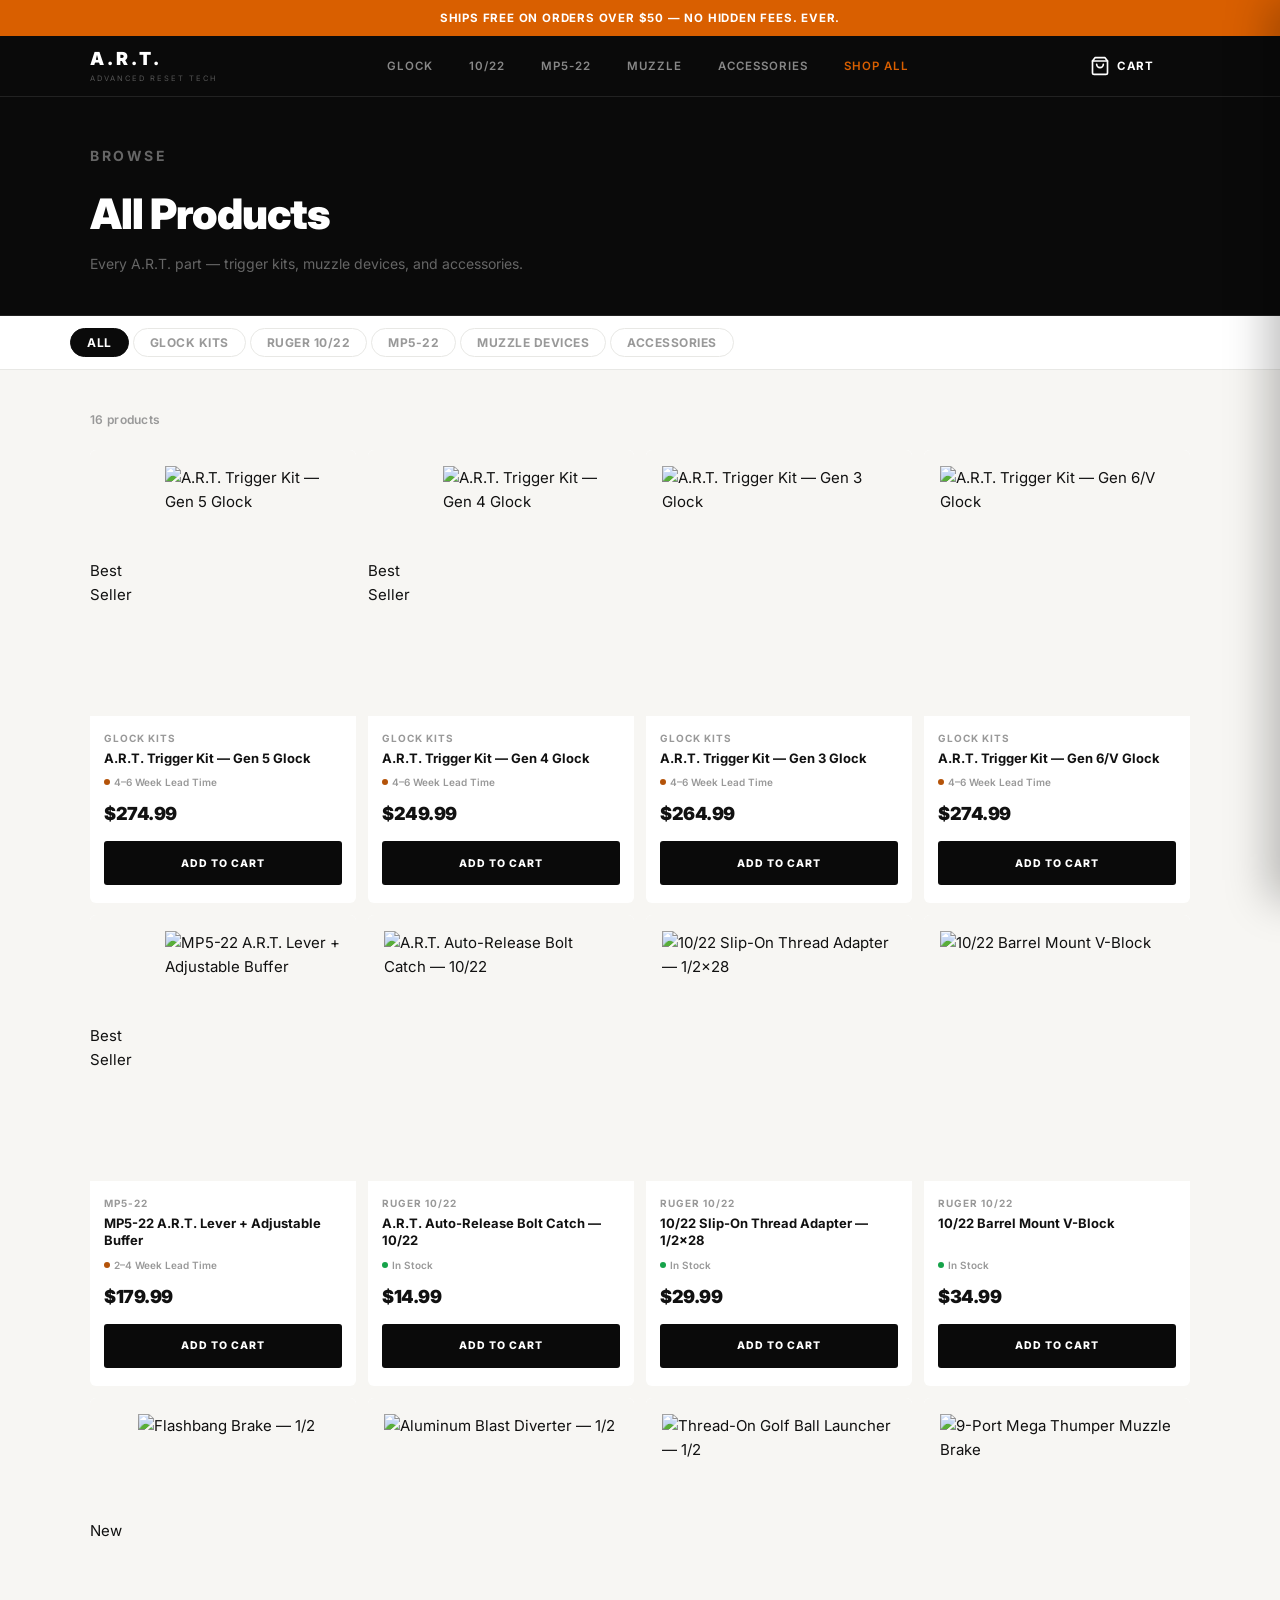
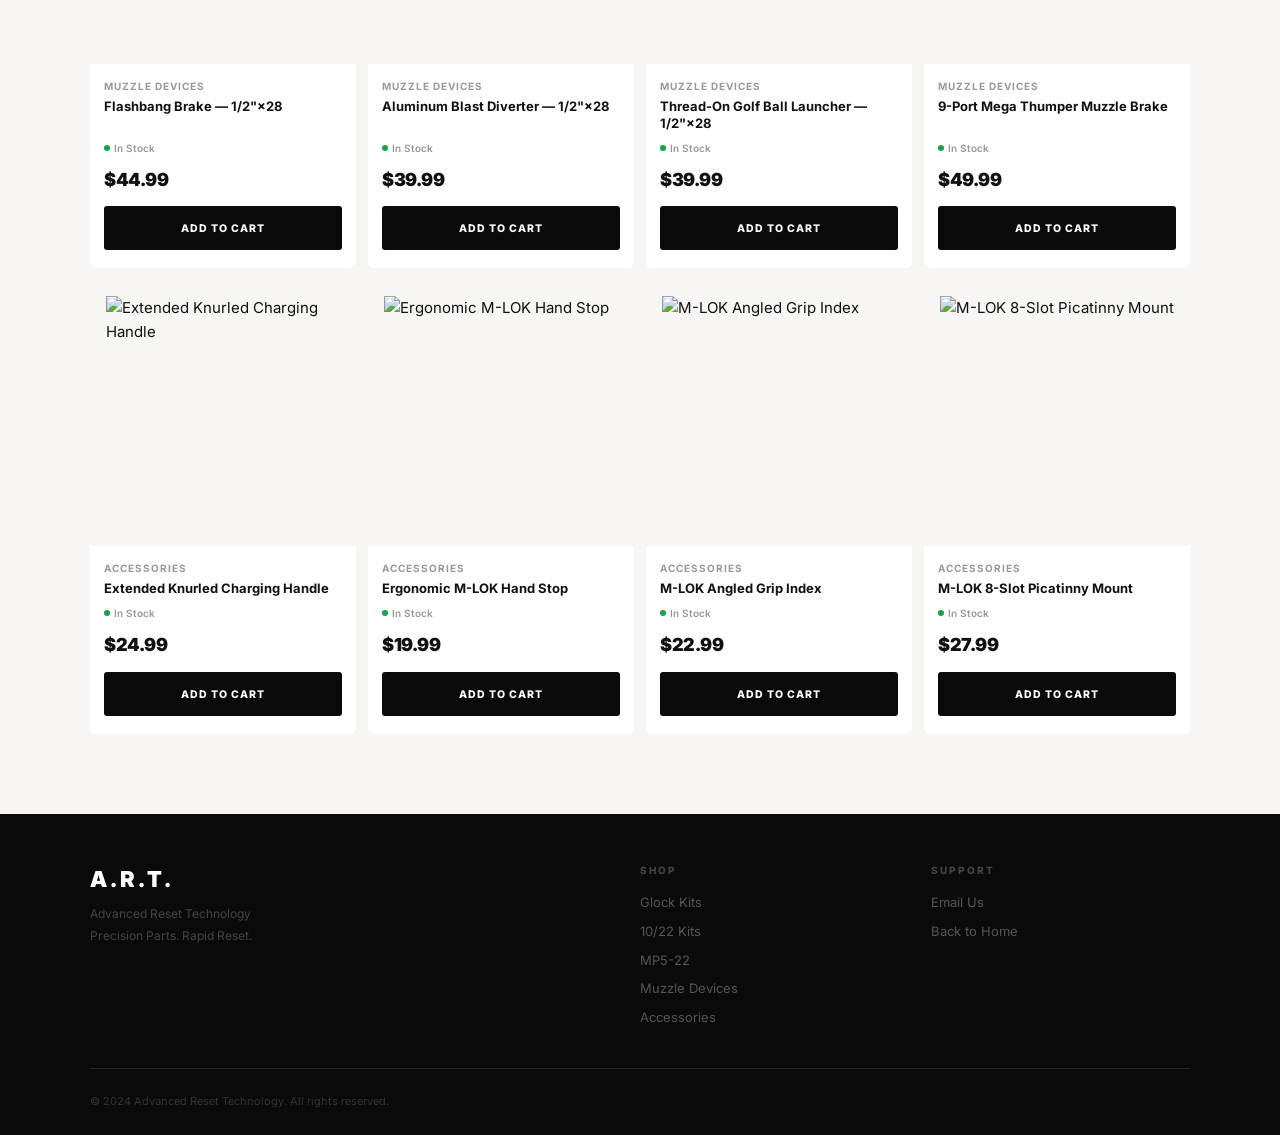
==== shop.html @ 851f3cde "Full build-out: product pages, shop-all page, MP5-22 split, real descriptions, platform context" ====
<!DOCTYPE html>
<html lang="en">
<head>
  <meta charset="UTF-8"/>
  <meta name="viewport" content="width=device-width, initial-scale=1.0"/>
  <title>Shop All — Advanced Reset Tech</title>
  <link rel="preconnect" href="https://fonts.googleapis.com"/>
  <link href="https://fonts.googleapis.com/css2?family=Inter:wght@400;500;600;700;800;900&display=swap" rel="stylesheet"/>
  <link rel="stylesheet" href="styles.css"/>
  <style>
    .shop-hero {
      background: var(--black);
      color: var(--white);
      padding: 48px 20px 40px;
      border-bottom: 1px solid var(--border);
    }
    .shop-hero h1 { font-size: clamp(28px,6vw,42px); font-weight:900; letter-spacing:-1px; margin-bottom:6px; }
    .shop-hero p  { font-size:14px; color:#666; }

    .shop-filters {
      background: var(--white);
      border-bottom: 1px solid var(--subtle);
      padding: 0 20px;
      overflow-x: auto;
      scrollbar-width: none;
    }
    .shop-filters::-webkit-scrollbar { display:none; }
    .filter-row {
      display: flex;
      gap: 4px;
      padding: 12px 0;
      white-space: nowrap;
      max-width: 1140px;
      margin: 0 auto;
    }
    .filter-btn {
      background: none;
      border: 1.5px solid var(--subtle);
      border-radius: 50px;
      padding: 6px 16px;
      font-size: 12px;
      font-weight: 700;
      letter-spacing: 0.5px;
      text-transform: uppercase;
      color: var(--muted);
      cursor: pointer;
      transition: all .15s;
      white-space: nowrap;
    }
    .filter-btn:hover   { border-color: var(--text); color: var(--text); }
    .filter-btn.active  { background: var(--black); color: var(--white); border-color: var(--black); }

    .shop-body { padding: 40px 0 80px; background: var(--off); }
    .shop-count { font-size: 12px; color: var(--muted); font-weight: 600; margin-bottom: 20px; letter-spacing: 0.3px; }

    .shop-grid {
      display: grid;
      grid-template-columns: repeat(2, 1fr);
      gap: 12px;
    }
    @media (min-width: 580px)  { .shop-grid { grid-template-columns: repeat(3, 1fr); } }
    @media (min-width: 900px)  { .shop-grid { grid-template-columns: repeat(4, 1fr); } }

    .product-card.hidden { display: none; }
  </style>
</head>
<body>

  <div class="announce">Ships Free on Orders Over $50 — No Hidden Fees. Ever.</div>

  <header class="header">
    <div class="header-inner">
      <a href="./index.html" class="logo">
        <span class="logo-art">A.R.T.</span>
        <span class="logo-sub">Advanced Reset Tech</span>
      </a>
      <nav class="nav-desktop">
        <a href="./index.html#glock">Glock</a>
        <a href="./index.html#ruger">10/22</a>
        <a href="./index.html#mp5">MP5-22</a>
        <a href="./index.html#muzzle">Muzzle</a>
        <a href="./index.html#accessories">Accessories</a>
        <a href="./shop.html" class="nav-store">Shop All</a>
      </nav>
      <button class="cart-btn" onclick="toggleCart()" aria-label="Cart">
        <svg viewBox="0 0 24 24" fill="none" stroke="currentColor" stroke-width="2" stroke-linecap="round" stroke-linejoin="round"><path d="M6 2L3 6v14a2 2 0 002 2h14a2 2 0 002-2V6l-3-4z"/><line x1="3" y1="6" x2="21" y2="6"/><path d="M16 10a4 4 0 01-8 0"/></svg>
        <span class="cart-btn-text">Cart</span>
        <span class="cart-count" id="cartCount">0</span>
      </button>
    </div>
  </header>

  <div class="shop-hero">
    <div class="container">
      <p class="section-label">Browse</p>
      <h1>All Products</h1>
      <p>Every A.R.T. part — trigger kits, muzzle devices, and accessories.</p>
    </div>
  </div>

  <div class="shop-filters">
    <div class="filter-row">
      <button class="filter-btn active" data-filter="all">All</button>
      <button class="filter-btn" data-filter="glock">Glock Kits</button>
      <button class="filter-btn" data-filter="ruger">Ruger 10/22</button>
      <button class="filter-btn" data-filter="mp5">MP5-22</button>
      <button class="filter-btn" data-filter="muzzle">Muzzle Devices</button>
      <button class="filter-btn" data-filter="accessories">Accessories</button>
    </div>
  </div>

  <section class="shop-body">
    <div class="container">
      <p class="shop-count" id="shopCount"></p>
      <div class="shop-grid" id="shopGrid"></div>
    </div>
  </section>

  <footer class="footer">
    <div class="container">
      <div class="footer-top">
        <div class="footer-brand">
          <span class="footer-logo">A.R.T.</span>
          <p>Advanced Reset Technology</p>
          <p class="footer-tagline">Precision Parts. Rapid Reset.</p>
        </div>
        <div class="footer-col">
          <h5>Shop</h5>
          <a href="./index.html#glock">Glock Kits</a>
          <a href="./index.html#ruger">10/22 Kits</a>
          <a href="./index.html#mp5">MP5-22</a>
          <a href="./index.html#muzzle">Muzzle Devices</a>
          <a href="./index.html#accessories">Accessories</a>
        </div>
        <div class="footer-col">
          <h5>Support</h5>
          <a href="mailto:info@advancedresettech.com">Email Us</a>
          <a href="./index.html">Back to Home</a>
        </div>
      </div>
      <div class="footer-bottom">
        <p>© 2024 Advanced Reset Technology. All rights reserved.</p>
      </div>
    </div>
  </footer>

  <div class="cart-overlay" id="cartOverlay" onclick="toggleCart()"></div>
  <aside class="cart-drawer" id="cartDrawer">
    <div class="cart-head">
      <h2>Your Cart</h2>
      <button class="cart-close" onclick="toggleCart()">&times;</button>
    </div>
    <div class="cart-body" id="cartBody"><p class="cart-empty">Your cart is empty.</p></div>
    <div class="cart-foot" id="cartFoot" style="display:none">
      <div class="ship-bar-label" id="shipLabel"></div>
      <div class="ship-bar-track"><div class="ship-bar-fill" id="shipFill"></div></div>
      <div class="cart-subtotal"><span>Subtotal</span><strong id="cartTotal">$0.00</strong></div>
      <button class="btn-checkout" onclick="handleCheckout()">Proceed to Checkout</button>
    </div>
  </aside>

  <script src="products.js"></script>
  <script src="app.js"></script>
  <script>
    const CATEGORY_LABELS = {
      glock: 'Glock Kits', ruger: 'Ruger 10/22', mp5: 'MP5-22',
      muzzle: 'Muzzle Devices', accessories: 'Accessories'
    };

    let activeFilter = 'all';

    function renderShop(filter) {
      const grid = document.getElementById('shopGrid');
      const countEl = document.getElementById('shopCount');
      const filtered = filter === 'all' ? ART_PRODUCTS : ART_PRODUCTS.filter(p => p.category === filter);

      countEl.textContent = `${filtered.length} product${filtered.length !== 1 ? 's' : ''}`;

      grid.innerHTML = filtered.map(p => `
        <div class="product-card" onclick="location.href='product.html?id=${p.id}'">
          <div class="product-img">
            ${p.tag ? `<span class="badge badge-hot">${p.tag}</span>` : ''}
            <img src="${p.image}" alt="${p.name}" loading="lazy"/>
          </div>
          <div class="product-body">
            <p class="product-tag" style="color:var(--muted);font-size:10px;font-weight:700;letter-spacing:1px;text-transform:uppercase;margin-bottom:4px">${CATEGORY_LABELS[p.category]}</p>
            <p class="product-name">${p.name}</p>
            <div class="product-avail">
              <span class="dot ${p.availability === 'in-stock' ? 'dot-green' : 'dot-amber'}"></span>
              ${p.leadText}
            </div>
            <div class="product-price">$${p.price.toFixed(2)}</div>
            <button class="btn-add" onclick="event.stopPropagation(); addToCart('${p.name.replace(/'/g,"\\'")}', ${p.price})">Add to Cart</button>
          </div>
        </div>
      `).join('');
    }

    document.querySelectorAll('.filter-btn').forEach(btn => {
      btn.addEventListener('click', () => {
        document.querySelectorAll('.filter-btn').forEach(b => b.classList.remove('active'));
        btn.classList.add('active');
        activeFilter = btn.dataset.filter;
        renderShop(activeFilter);
      });
    });

    renderShop('all');
  </script>
</body>
</html>
---- styles.css ----
/* ─── RESET ────────────────────────────────────────────────── */
*, *::before, *::after { box-sizing: border-box; margin: 0; padding: 0; }

:root {
  --black:   #0a0a0a;
  --dark:    #111;
  --border:  #222;
  --orange:  #d95f00;
  --orange-h:#be5200;
  --white:   #fff;
  --off:     #f7f6f3;
  --text:    #111;
  --muted:   #999;
  --subtle:  #e8e8e5;
  --green:   #16a34a;
  --amber:   #b45309;
}

html { scroll-behavior: smooth; }

body {
  font-family: 'Inter', -apple-system, BlinkMacSystemFont, sans-serif;
  background: var(--white);
  color: var(--text);
  -webkit-font-smoothing: antialiased;
  font-size: 15px;
  line-height: 1.6;
}

a { text-decoration: none; color: inherit; }
img { display: block; width: 100%; }
button { font-family: inherit; cursor: pointer; border: none; }

.container { max-width: 1140px; margin: 0 auto; padding: 0 20px; }

/* ─── ANNOUNCE BAR ─────────────────────────────────────────── */
.announce {
  background: var(--orange);
  color: var(--white);
  text-align: center;
  padding: 9px 20px;
  font-size: 11.5px;
  font-weight: 700;
  letter-spacing: 0.8px;
  text-transform: uppercase;
}

/* ─── HEADER ───────────────────────────────────────────────── */
.header {
  background: var(--black);
  border-bottom: 1px solid var(--border);
  position: sticky;
  top: 0;
  z-index: 100;
}
.header-inner {
  display: flex;
  align-items: center;
  justify-content: space-between;
  height: 60px;
  max-width: 1140px;
  margin: 0 auto;
  padding: 0 20px;
}

.logo { line-height: 1; }
.logo-art {
  font-size: 18px;
  font-weight: 900;
  color: var(--white);
  letter-spacing: 3px;
  display: block;
}
.logo-sub {
  font-size: 7.5px;
  color: #555;
  letter-spacing: 2px;
  text-transform: uppercase;
}

.nav-desktop { display: none; gap: 36px; }
.nav-desktop a {
  font-size: 11.5px;
  font-weight: 600;
  color: #888;
  letter-spacing: 1px;
  text-transform: uppercase;
  transition: color .15s;
}
.nav-desktop a:hover { color: var(--white); }
.nav-store { color: var(--orange) !important; }
.nav-store:hover { color: #ff7a1a !important; }

.cart-btn {
  background: none;
  border: none;
  color: var(--white);
  display: flex;
  align-items: center;
  gap: 7px;
  padding: 8px 12px;
  border-radius: 6px;
  transition: background .15s;
  -webkit-tap-highlight-color: transparent;
  position: relative;
}
.cart-btn:active { background: #1a1a1a; }
.cart-btn svg { width: 20px; height: 20px; }
.cart-btn-text {
  font-size: 11.5px;
  font-weight: 700;
  letter-spacing: 0.8px;
  text-transform: uppercase;
  color: var(--white);
}
.cart-count {
  background: var(--orange);
  color: var(--white);
  font-size: 9px;
  font-weight: 900;
  min-width: 17px;
  height: 17px;
  border-radius: 50px;
  padding: 0 4px;
  display: flex;
  align-items: center;
  justify-content: center;
  opacity: 0;
  transform: scale(0);
  transition: all .2s;
}
.cart-count.visible { opacity: 1; transform: scale(1); }

/* ─── HERO ─────────────────────────────────────────────────── */
.hero {
  background: var(--black);
  color: var(--white);
  padding: 72px 20px 80px;
  position: relative;
  overflow: hidden;
}
.hero-inner {
  max-width: 1140px;
  margin: 0 auto;
  position: relative;
  z-index: 1;
  display: flex;
  flex-direction: column;
  gap: 48px;
}
.hero-text { max-width: 560px; }
.hero-image {
  display: none;
  position: relative;
  flex: 0 0 45%;
  cursor: pointer;
  text-decoration: none;
}
.hero-image img {
  width: 100%;
  filter: drop-shadow(0 24px 48px rgba(0,0,0,0.7));
  border-radius: 8px;
}
.hero-image-badge {
  position: absolute;
  bottom: 16px;
  left: 16px;
  background: var(--orange);
  color: var(--white);
  font-size: 10px;
  font-weight: 800;
  letter-spacing: 1px;
  text-transform: uppercase;
  padding: 7px 14px;
  border-radius: 4px;
}
.hero-tag {
  display: inline-block;
  font-size: 10px;
  font-weight: 700;
  letter-spacing: 2.5px;
  text-transform: uppercase;
  color: var(--orange);
  margin-bottom: 20px;
}
.hero-text h1 {
  font-size: clamp(44px, 12vw, 76px);
  font-weight: 900;
  line-height: 0.95;
  letter-spacing: -3px;
  margin-bottom: 24px;
}
.hero-text h1 em {
  font-style: normal;
  color: var(--orange);
}
.hero-body {
  font-size: 15px;
  color: #777;
  line-height: 1.7;
  margin-bottom: 36px;
}
.hero-actions { display: flex; gap: 12px; flex-wrap: wrap; }
.btn-white,
.btn-ghost {
  background: transparent;
  color: var(--white);
  font-size: 12px;
  font-weight: 800;
  letter-spacing: 1.2px;
  text-transform: uppercase;
  padding: 14px 28px;
  border-radius: 4px;
  border: 1.5px solid rgba(255,255,255,0.6);
  transition: border-color .15s, background .15s;
  display: inline-flex;
  align-items: center;
}
.btn-white:hover,
.btn-ghost:hover { border-color: var(--white); background: rgba(255,255,255,0.06); }

/* watermark */
.hero::after {
  content: 'ART';
  position: absolute;
  right: -10px; bottom: -20px;
  font-size: clamp(120px, 35vw, 260px);
  font-weight: 900;
  color: rgba(255,255,255,0.05);
  letter-spacing: -5px;
  line-height: 1;
  pointer-events: none;
  user-select: none;
}

/* ─── TRUST STRIP ──────────────────────────────────────────── */
.trust-strip {
  background: var(--off);
  border-bottom: 1px solid var(--subtle);
  display: flex;
  overflow: hidden;
}
.trust-strip-item {
  flex: 1;
  display: flex;
  align-items: center;
  justify-content: center;
  gap: 6px;
  padding: 12px 8px;
  font-size: 10px;
  font-weight: 700;
  color: #555;
  letter-spacing: 0.5px;
  text-transform: uppercase;
  border-right: 1px solid var(--subtle);
}
.trust-strip-item:last-child { border-right: none; }
.trust-strip-item svg { width: 14px; height: 14px; color: var(--text); flex-shrink: 0; }

/* ─── SECTION LABEL ────────────────────────────────────────── */
.section-label {
  font-size: 10px;
  font-weight: 700;
  letter-spacing: 2.5px;
  text-transform: uppercase;
  color: var(--muted);
  margin-bottom: 12px;
}
.section-title {
  font-size: clamp(26px, 5vw, 36px);
  font-weight: 900;
  letter-spacing: -1px;
  line-height: 1.05;
  margin-bottom: 32px;
}

/* ─── CATEGORIES ───────────────────────────────────────────── */
.categories { padding: 64px 0; background: var(--white); }

.cat-grid {
  display: grid;
  grid-template-columns: repeat(2, 1fr);
  gap: 8px;
}
@media (min-width: 600px) { .cat-grid { grid-template-columns: repeat(3, 1fr); } }
.cat-card {
  position: relative;
  height: 200px;
  border-radius: 8px;
  overflow: hidden;
  background-image: var(--bg);
  background-size: cover;
  background-position: center;
  background-color: #1a1a1a;
  display: flex;
  align-items: flex-end;
  -webkit-tap-highlight-color: transparent;
  transition: opacity .2s;
}
.cat-card:active { opacity: 0.9; }
.cat-overlay {
  position: absolute; inset: 0;
  background: linear-gradient(to top, rgba(0,0,0,0.85) 0%, rgba(0,0,0,0.2) 50%, transparent 100%);
}
.cat-body {
  position: relative; z-index: 1;
  padding: 16px 18px;
}
.cat-name {
  display: block;
  font-size: 16px;
  font-weight: 900;
  color: var(--white);
  letter-spacing: -0.3px;
  line-height: 1.1;
}
.cat-link {
  font-size: 11px;
  color: rgba(255,255,255,0.5);
  font-weight: 600;
  letter-spacing: 0.3px;
  margin-top: 3px;
  display: block;
}

/* ─── PRODUCTS ─────────────────────────────────────────────── */
.products { padding: 64px 0; }
.products-alt { background: var(--off); }

.product-grid {
  display: grid;
  grid-template-columns: 1fr 1fr;
  gap: 12px;
}

.product-card {
  background: var(--white);
  overflow: hidden;
  display: flex;
  flex-direction: column;
  transition: box-shadow .2s, transform .2s;
  position: relative;
  border-radius: 6px;
}
.product-card:hover { box-shadow: 0 8px 32px rgba(0,0,0,0.1); transform: translateY(-2px); }

.product-card[data-url] { cursor: pointer; }

.product-img {
  background: var(--off);
  aspect-ratio: 1 / 1;
  overflow: hidden;
  display: flex;
  align-items: center;
  justify-content: center;
}
.product-img img {
  width: 100%;
  height: 100%;
  object-fit: contain;
  padding: 16px;
  transition: transform .35s;
}
.product-card:hover .product-img img { transform: scale(1.06); }

.product-body { padding: 14px 14px 18px; flex: 1; display: flex; flex-direction: column; }

.product-tag {
  display: inline-block;
  font-size: 9px;
  font-weight: 700;
  letter-spacing: 1px;
  text-transform: uppercase;
  color: var(--orange);
  margin-bottom: 5px;
}
.product-name {
  font-size: 13px;
  font-weight: 700;
  line-height: 1.3;
  color: var(--text);
  margin-bottom: 8px;
  flex: 1;
}
.product-avail {
  font-size: 10px;
  font-weight: 600;
  color: var(--muted);
  display: flex;
  align-items: center;
  gap: 4px;
  margin-bottom: 10px;
}
.dot { width: 6px; height: 6px; border-radius: 50%; flex-shrink: 0; }
.dot-green { background: var(--green); }
.dot-amber { background: var(--amber); }
.product-price { font-size: 18px; font-weight: 900; letter-spacing: -0.5px; margin-bottom: 12px; }
.btn-add {
  background: var(--black);
  color: var(--white);
  font-size: 10.5px;
  font-weight: 800;
  letter-spacing: 1px;
  text-transform: uppercase;
  padding: 12px;
  border-radius: 3px;
  width: 100%;
  transition: background .15s;
  min-height: 44px;
}
.btn-add:hover { background: #222; }
.btn-add:active { background: var(--orange); }

/* ─── FEATURE BAND ─────────────────────────────────────────── */
.feature-band {
  background: var(--black);
  color: var(--white);
  padding: 64px 20px;
  position: relative;
  overflow: hidden;
}
.feature-band::after {
  content: 'A.R.T.';
  position: absolute;
  right: -8px; top: 50%;
  transform: translateY(-50%);
  font-size: clamp(60px, 18vw, 140px);
  font-weight: 900;
  color: rgba(255,255,255,0.04);
  letter-spacing: 4px;
  pointer-events: none;
  user-select: none;
  line-height: 1;
}
.feature-band-inner {
  max-width: 1140px;
  margin: 0 auto;
  position: relative;
  z-index: 1;
}
.feature-band h2 {
  font-size: clamp(28px, 6vw, 48px);
  font-weight: 900;
  letter-spacing: -1.5px;
  line-height: 1.05;
  margin-bottom: 12px;
}
.feature-band p { font-size: 14px; color: #666; max-width: 480px; line-height: 1.7; margin-bottom: 28px; }
.btn-orange {
  display: inline-flex;
  align-items: center;
  background: var(--orange);
  color: var(--white);
  font-size: 11px;
  font-weight: 800;
  letter-spacing: 1px;
  text-transform: uppercase;
  padding: 14px 28px;
  border-radius: 4px;
  transition: background .15s;
}
.btn-orange:active { background: var(--orange-h); }

/* ─── PROMISES ─────────────────────────────────────────────── */
.promises { padding: 64px 0; background: var(--off); }
.promise-grid {
  display: grid;
  grid-template-columns: 1fr 1fr;
  gap: 32px 20px;
}
.promise-icon { font-size: 24px; margin-bottom: 10px; }
.promise-item h4 { font-size: 13px; font-weight: 800; margin-bottom: 4px; letter-spacing: -0.1px; }
.promise-item p { font-size: 12px; color: var(--muted); line-height: 1.55; }

/* ─── REVIEWS ──────────────────────────────────────────────── */
.reviews { padding: 64px 0; background: var(--white); }
.reviews-meta {
  display: flex;
  align-items: center;
  gap: 10px;
  margin-bottom: 32px;
}
.reviews-stars { color: #f59e0b; font-size: 18px; letter-spacing: 2px; }
.reviews-score { font-size: 14px; font-weight: 800; }
.reviews-count { font-size: 13px; color: var(--muted); }

.review-grid { display: grid; grid-template-columns: 1fr; gap: 16px; }

.review-card {
  border: 1px solid var(--subtle);
  border-radius: 8px;
  padding: 22px;
}
.review-card-stars { color: #f59e0b; font-size: 12px; margin-bottom: 10px; }
.review-card-text { font-size: 13.5px; line-height: 1.7; color: #444; margin-bottom: 16px; }
.review-card-author { font-size: 12px; font-weight: 700; color: var(--text); }
.review-card-meta { font-size: 11px; color: var(--muted); }
.review-note { font-size: 10px; color: #ccc; margin-top: 20px; font-style: italic; }

/* ─── FOOTER ───────────────────────────────────────────────── */
.footer { background: var(--black); color: #555; padding: 48px 0 24px; }
.footer-top {
  display: grid;
  grid-template-columns: 1fr;
  gap: 32px;
  padding-bottom: 32px;
  border-bottom: 1px solid var(--border);
  margin-bottom: 24px;
}
.footer-logo {
  font-size: 22px;
  font-weight: 900;
  color: var(--white);
  letter-spacing: 3px;
  display: block;
  margin-bottom: 6px;
}
.footer-brand p { font-size: 12px; color: #444; line-height: 1.8; }
.footer-col h5 {
  font-size: 10px;
  font-weight: 800;
  letter-spacing: 2px;
  text-transform: uppercase;
  color: #444;
  margin-bottom: 14px;
}
.footer-col a {
  display: block;
  font-size: 13px;
  color: #555;
  margin-bottom: 8px;
  transition: color .15s;
}
.footer-col a:hover { color: var(--white); }
.footer-bottom { font-size: 11px; color: #333; }

/* ─── CART ─────────────────────────────────────────────────── */
.cart-overlay {
  display: none;
  position: fixed; inset: 0;
  background: rgba(0,0,0,0.6);
  z-index: 200;
  backdrop-filter: blur(4px);
}
.cart-overlay.open { display: block; }

.cart-drawer {
  position: fixed; top: 0; right: 0;
  width: min(420px, 100vw);
  height: 100%;
  background: var(--white);
  z-index: 201;
  display: flex; flex-direction: column;
  transform: translateX(100%);
  transition: transform .3s cubic-bezier(.4,0,.2,1);
  box-shadow: -12px 0 40px rgba(0,0,0,0.25);
}
.cart-drawer.open { transform: translateX(0); }

.cart-head {
  display: flex; align-items: center; justify-content: space-between;
  padding: 20px 24px;
  border-bottom: 1px solid var(--subtle);
}
.cart-head h2 { font-size: 15px; font-weight: 900; letter-spacing: -0.3px; text-transform: uppercase; }
.cart-close {
  background: none; border: none;
  font-size: 22px; cursor: pointer;
  color: #bbb; line-height: 1; padding: 4px;
  transition: color .15s;
}
.cart-close:hover { color: var(--text); }

.cart-body { flex: 1; overflow-y: auto; padding: 20px 24px; }
.cart-empty { color: var(--muted); font-size: 14px; text-align: center; margin-top: 60px; }

.cart-line {
  display: flex; gap: 12px; align-items: flex-start;
  padding: 14px 0;
  border-bottom: 1px solid var(--subtle);
}
.cart-line-name { font-size: 13px; font-weight: 700; flex: 1; line-height: 1.3; }
.cart-line-price { font-size: 13px; font-weight: 900; white-space: nowrap; }
.cart-line-remove {
  background: none; border: none; cursor: pointer;
  color: #ccc; font-size: 16px; line-height: 1; padding: 2px;
  transition: color .15s;
}
.cart-line-remove:hover { color: #dc2626; }

.cart-foot { padding: 16px 24px 28px; border-top: 1px solid var(--subtle); }
.ship-bar-label { font-size: 11.5px; font-weight: 600; color: var(--orange); margin-bottom: 7px; min-height: 16px; }
.ship-bar-track { height: 3px; background: #eee; border-radius: 3px; overflow: hidden; margin-bottom: 16px; }
.ship-bar-fill { height: 100%; background: var(--orange); border-radius: 3px; transition: width .4s; width: 0; }
.cart-subtotal { display: flex; justify-content: space-between; align-items: center; margin-bottom: 14px; font-size: 13px; }
.cart-subtotal strong { font-size: 20px; font-weight: 900; }
.btn-checkout {
  width: 100%;
  background: var(--black);
  color: var(--white);
  font-size: 12px;
  font-weight: 800;
  letter-spacing: 1px;
  text-transform: uppercase;
  padding: 16px;
  border-radius: 4px;
  transition: background .15s;
}
.btn-checkout:hover { background: #222; }
.btn-checkout:active { background: var(--orange); }

/* ─── FOCUS STATES ────────────────────────────────────────── */
:focus-visible {
  outline: 2px solid var(--orange);
  outline-offset: 3px;
}

/* ─── RESPONSIVE ───────────────────────────────────────────── */
@media (min-width: 640px) {
  .product-grid { grid-template-columns: repeat(3, 1fr); }
  .review-grid  { grid-template-columns: repeat(2, 1fr); }
}

@media (min-width: 960px) {
  .nav-desktop  { display: flex; }
  .product-grid { grid-template-columns: repeat(4, 1fr); }
  .review-grid  { grid-template-columns: repeat(3, 1fr); }
  .cat-grid     { grid-template-columns: repeat(4, 1fr); }
  .promise-grid { grid-template-columns: repeat(4, 1fr); }
  .footer-top   { grid-template-columns: 2fr 1fr 1fr; }
  .hero { padding: 100px 20px 108px; }
  .hero-inner { flex-direction: row; align-items: center; justify-content: space-between; }
  .hero-text { flex: 0 0 50%; max-width: 50%; }
  .hero-image { display: block; }
}
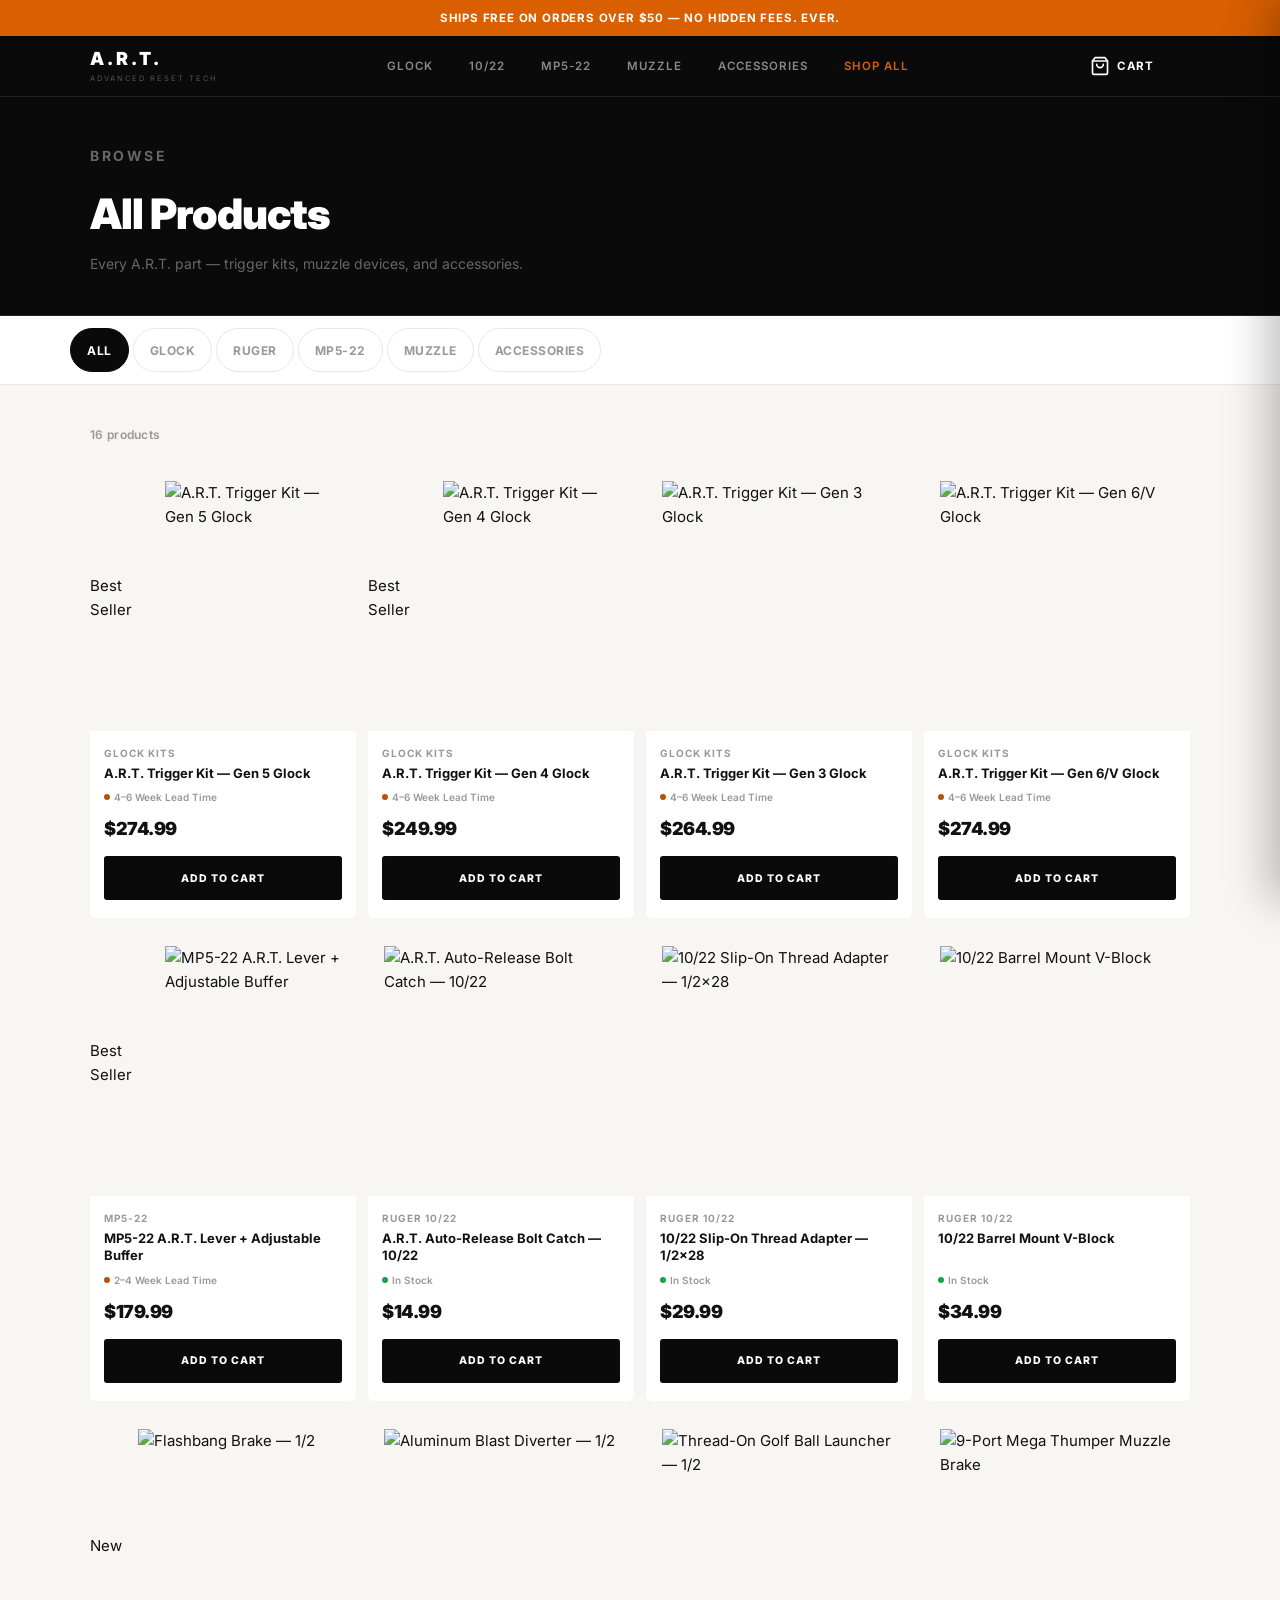
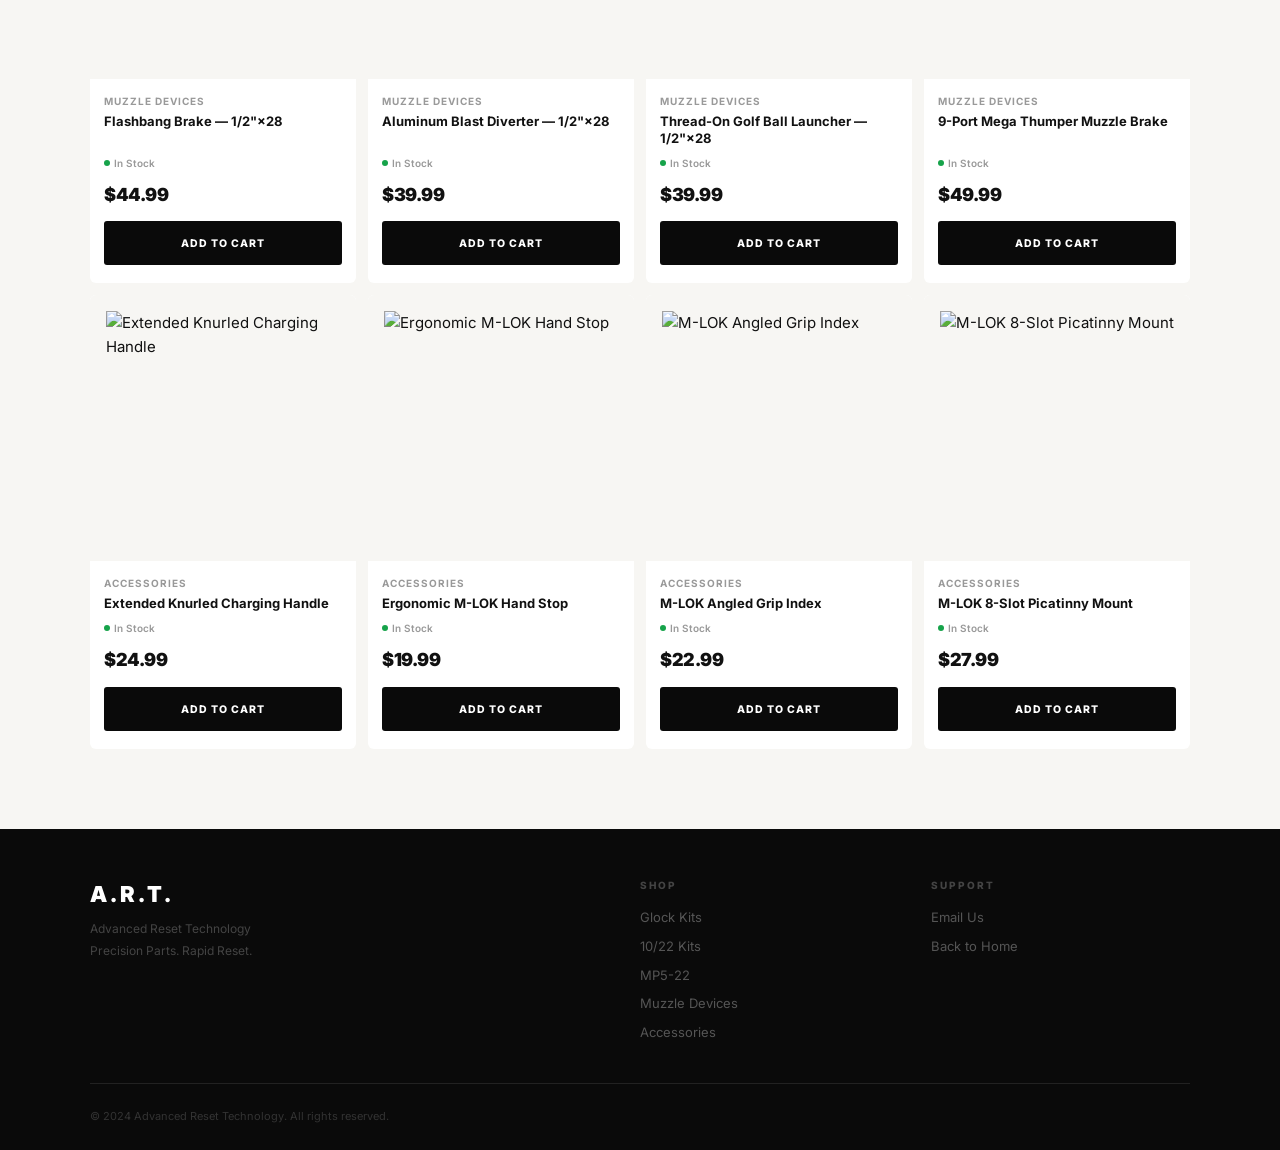
==== commit 4b2b3df3: "Implement comprehensive responsive design improvements - Add tablet navigation at 768px breakpoint (" ====
--- a/shop.html
+++ b/shop.html
@@ -37,7 +37,7 @@
       background: none;
       border: 1.5px solid var(--subtle);
       border-radius: 50px;
-      padding: 6px 16px;
+      padding: 8px 16px;
       font-size: 12px;
       font-weight: 700;
       letter-spacing: 0.5px;
@@ -46,9 +46,21 @@
       cursor: pointer;
       transition: all .15s;
       white-space: nowrap;
+      min-height: 44px;
+      display: flex;
+      align-items: center;
     }
     .filter-btn:hover   { border-color: var(--text); color: var(--text); }
     .filter-btn.active  { background: var(--black); color: var(--white); border-color: var(--black); }
+
+    /* Mobile filter optimizations */
+    @media (max-width: 640px) {
+      .filter-btn {
+        padding: 10px 14px;
+        font-size: 11px;
+        min-height: 40px;
+      }
+    }
 
     .shop-body { padding: 40px 0 80px; background: var(--off); }
     .shop-count { font-size: 12px; color: var(--muted); font-weight: 600; margin-bottom: 20px; letter-spacing: 0.3px; }
@@ -101,10 +113,10 @@
   <div class="shop-filters">
     <div class="filter-row">
       <button class="filter-btn active" data-filter="all">All</button>
-      <button class="filter-btn" data-filter="glock">Glock Kits</button>
-      <button class="filter-btn" data-filter="ruger">Ruger 10/22</button>
+      <button class="filter-btn" data-filter="glock">Glock</button>
+      <button class="filter-btn" data-filter="ruger">Ruger</button>
       <button class="filter-btn" data-filter="mp5">MP5-22</button>
-      <button class="filter-btn" data-filter="muzzle">Muzzle Devices</button>
+      <button class="filter-btn" data-filter="muzzle">Muzzle</button>
       <button class="filter-btn" data-filter="accessories">Accessories</button>
     </div>
   </div>
@@ -167,7 +179,10 @@
       muzzle: 'Muzzle Devices', accessories: 'Accessories'
     };
 
-    let activeFilter = 'all';
+    // Get initial filter from URL parameters
+    const urlParams = new URLSearchParams(window.location.search);
+    const initialFilter = urlParams.get('filter') || 'all';
+    let activeFilter = initialFilter;
 
     function renderShop(filter) {
       const grid = document.getElementById('shopGrid');
@@ -205,7 +220,17 @@
       });
     });
 
-    renderShop('all');
+    // Set the correct filter button as active based on URL parameter
+    document.querySelectorAll('.filter-btn').forEach(btn => {
+      if (btn.dataset.filter === activeFilter) {
+        btn.classList.add('active');
+      } else {
+        btn.classList.remove('active');
+      }
+    });
+
+    // Render shop with the initial filter (from URL or default 'all')
+    renderShop(activeFilter);
   </script>
 </body>
 </html>
--- a/styles.css
+++ b/styles.css
@@ -616,13 +616,33 @@
 }
 
 /* ─── RESPONSIVE ───────────────────────────────────────────── */
+
+/* Small screen safeguards */
+@media (max-width: 320px) {
+  .container { padding: 0 16px; }
+  .hero { padding: 48px 16px 60px; }
+  .hero-text h1 { font-size: clamp(24px,8vw,36px); }
+  .trust-strip { overflow-x: auto; }
+  .filter-btn { font-size: 11px; padding: 5px 12px; }
+}
+
+@media (min-width: 600px) {
+  .cat-grid { grid-template-columns: repeat(3, 1fr); }
+}
+
 @media (min-width: 640px) {
   .product-grid { grid-template-columns: repeat(3, 1fr); }
   .review-grid  { grid-template-columns: repeat(2, 1fr); }
 }
 
+/* Tablet navigation and hero improvements */
+@media (min-width: 768px) {
+  .nav-desktop  { display: flex; }
+  .hero-text { max-width: 480px; }
+  .hero { padding: 80px 20px 88px; }
+}
+
 @media (min-width: 960px) {
-  .nav-desktop  { display: flex; }
   .product-grid { grid-template-columns: repeat(4, 1fr); }
   .review-grid  { grid-template-columns: repeat(3, 1fr); }
   .cat-grid     { grid-template-columns: repeat(4, 1fr); }
